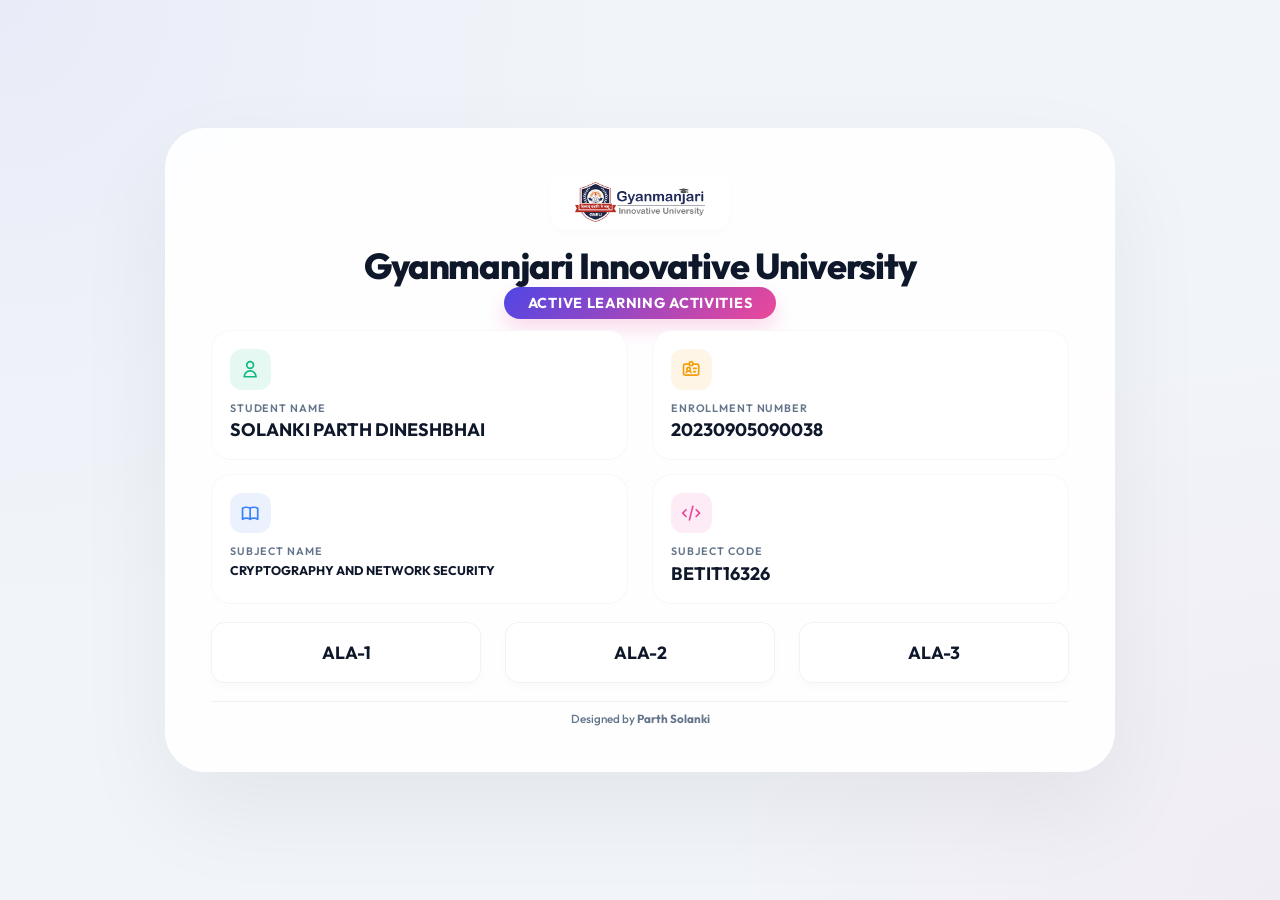
==== index.html @ e038d3e6 "Rename home.html to index.html" ====
<!DOCTYPE html>
<html lang="en">
<head>
  <meta charset="UTF-8">
  <meta name="viewport" content="width=device-width, initial-scale=1.0, maximum-scale=1.0, user-scalable=no">
  <title>GMIU Student Portal - Parth Solanki</title>
  <link href="https://fonts.googleapis.com/css2?family=Outfit:wght@300;400;500;600;700;800&display=swap" rel="stylesheet">
  <style>
    :root {
      --primary: #4f46e5;
      --secondary: #ec4899;
      --bg-light: #f8fafc;
      --surface: rgba(255, 255, 255, 0.9);
      --text-main: #0f172a;
      --text-muted: #64748b;
      --border: rgba(255, 255, 255, 0.7);
    }

    * {
      box-sizing: border-box;
      margin: 0;
      padding: 0;
    }

    /* Core Single-Screen Layout */
    html, body {
      height: 100vh;
      width: 100vw;
      overflow: hidden; /* Strict no scrolling */
    }

    body {
      font-family: 'Outfit', sans-serif;
      background: #f1f5f9;
      background-image: 
        radial-gradient(circle at 0% 0%, rgba(79, 70, 229, 0.05) 0%, transparent 40%),
        radial-gradient(circle at 100% 100%, rgba(236, 72, 153, 0.05) 0%, transparent 40%);
      display: flex;
      justify-content: center;
      align-items: center;
      padding: 2vh;
    }

    .container {
      width: 95%;
      max-width: 950px;
      height: auto;
      max-height: 95vh;
      background: var(--surface);
      backdrop-filter: blur(30px);
      -webkit-backdrop-filter: blur(30px);
      border-radius: 40px;
      border: 1px solid var(--border);
      box-shadow: 0 40px 100px rgba(0, 0, 0, 0.06);
      padding: clamp(2rem, 5vh, 4rem);
      display: flex;
      flex-direction: column;
      justify-content: space-evenly;
      gap: 2vh;
      animation: slideUp 0.8s cubic-bezier(0.22, 1, 0.36, 1);
    }

    @keyframes slideUp {
      from { opacity: 0; transform: translateY(20px); }
      to { opacity: 1; transform: translateY(0); }
    }

    /* Header Styling */
    .header {
      width: 100%;
      text-align: center;
    }

    .logo-wrapper {
      background: white;
      display: inline-flex;
      padding: 0.8vh 1.5rem;
      border-radius: 12px;
      margin-bottom: 1.5vh;
      box-shadow: 0 4px 10px rgba(0, 0, 0, 0.02);
    }

    .logo {
      height: clamp(30px, 4.5vh, 45px);
    }

    h1 {
      font-size: clamp(1.6rem, 4vh, 2.4rem);
      font-weight: 800;
      letter-spacing: -0.03em;
      color: var(--text-main);
      margin-bottom: 0.5vh;
    }

    .badge {
      background: linear-gradient(135deg, var(--primary), var(--secondary));
      color: white;
      padding: 0.8vh 1.5rem;
      border-radius: 999px;
      font-size: clamp(0.75rem, 1.6vh, 0.95rem);
      font-weight: 700;
      text-transform: uppercase;
      letter-spacing: 0.05em;
      box-shadow: 0 10px 20px rgba(236, 72, 153, 0.2);
    }

    /* Info Grid Styling */
    .info-grid {
      width: 100%;
      display: grid;
      grid-template-columns: repeat(2, 1fr);
      gap: 1.5vh 1.5rem;
    }

    .info-card {
      background: white;
      padding: clamp(1rem, 2vh, 1.5rem);
      border-radius: 20px;
      border: 1px solid rgba(0, 0, 0, 0.03);
      display: flex;
      flex-direction: column;
      align-items: flex-start;
      text-align: left;
      transition: all 0.3s ease;
    }

    .info-card:hover {
      transform: translateY(-3px);
      box-shadow: 0 10px 20px rgba(0, 0, 0, 0.02);
    }

    .icon-box {
      width: clamp(36px, 4.5vh, 48px);
      height: clamp(36px, 4.5vh, 48px);
      border-radius: 12px;
      display: flex;
      align-items: center;
      justify-content: center;
      margin-bottom: 1.2vh;
    }

    .icon-box svg {
      width: 50%;
      height: 50%;
    }

    .info-label {
      font-size: clamp(0.65rem, 1.2vh, 0.75rem);
      color: var(--text-muted);
      text-transform: uppercase;
      letter-spacing: 0.08em;
      font-weight: 600;
      margin-bottom: 0.4vh;
    }

    .info-value {
      font-size: clamp(1rem, 2vh, 1.3rem);
      font-weight: 700;
      color: var(--text-main);
    }

    /* Buttons Row */
    .action-buttons {
      width: 100%;
      display: flex;
      justify-content: center;
      gap: 1.5rem;
    }

    .btn {
      flex: 1;
      padding: clamp(0.8rem, 2vh, 1.25rem);
      border-radius: 14px;
      font-weight: 700;
      font-size: clamp(0.9rem, 2vh, 1.1rem);
      text-decoration: none;
      transition: all 0.4s cubic-bezier(0.4, 0, 0.2, 1);
      background: #ffffff;
      color: var(--text-main);
      border: 1px solid rgba(0, 0, 0, 0.05);
      text-align: center;
      box-shadow: 0 4px 10px rgba(0, 0, 0, 0.02);
      position: relative;
      overflow: hidden;
      z-index: 1;
    }

    .btn::before {
      content: '';
      position: absolute;
      top: 0; left: 0; width: 100%; height: 100%;
      background: #000000;
      transform: translateY(100%);
      transition: transform 0.4s ease;
      z-index: -1;
    }

    .btn:hover {
      color: #ffffff;
      transform: translateY(-5px);
      box-shadow: 0 10px 25px rgba(0, 0, 0, 0.15);
      border-color: transparent;
    }

    .btn:hover::before {
      transform: translateY(0);
    }

    .footer {
      width: 100%;
      padding-top: 1vh;
      border-top: 1px solid rgba(0, 0, 0, 0.05);
      font-size: clamp(0.7rem, 1.3vh, 0.85rem);
      color: var(--text-muted);
      font-weight: 500;
      text-align: center;
    }

    /* Scaling for smaller screens without scroll */
    @media (max-width: 600px) {
      .info-grid {
        grid-template-columns: repeat(2, 1fr);
        gap: 1vh 0.75rem;
      }
      .action-buttons {
        gap: 0.5rem;
      }
      .btn {
        padding: 0.8rem 0.2rem;
        font-size: 0.75rem;
      }
      .container {
        padding: 1.5rem;
      }
    }
  </style>
</head>
<body>

  <div class="container">
    <header class="header">
      <div class="logo-wrapper">
        <img src="gmiu.png" alt="University Logo" class="logo">
      </div>
      <h1>Gyanmanjari Innovative University</h1>
      <div><span class="badge">Active Learning Activities</span></div>
    </header>

    <div class="info-grid">
      <!-- Student Name -->
      <div class="info-card">
        <div class="icon-box" style="color: #10b981; background: rgba(16, 185, 129, 0.1);">
          <svg xmlns="http://www.w3.org/2000/svg" fill="none" viewBox="0 0 24 24" stroke="currentColor" stroke-width="2">
            <path stroke-linecap="round" stroke-linejoin="round" d="M16 7a4 4 0 11-8 0 4 4 0 018 0zM12 14a7 7 0 00-7 7h14a7 7 0 00-7-7z" />
          </svg>
        </div>
        <div class="info-label">Student Name</div>
        <div class="info-value">SOLANKI PARTH DINESHBHAI</div>
      </div>

      <!-- Enrollment -->
      <div class="info-card">
        <div class="icon-box" style="color: #f59e0b; background: rgba(245, 158, 11, 0.1);">
          <svg xmlns="http://www.w3.org/2000/svg" fill="none" viewBox="0 0 24 24" stroke="currentColor" stroke-width="2">
            <path stroke-linecap="round" stroke-linejoin="round" d="M10 6H5a2 2 0 00-2 2v9a2 2 0 002 2h14a2 2 0 002-2V8a2 2 0 00-2-2h-5m-4 0V5a2 2 0 114 0v1m-4 0a2 2 0 104 0m-5 8a2 2 0 100-4 2 2 0 000 4zm0 0c1.306 0 2.417.835 2.83 2M9 14a3.001 3.001 0 00-2.83 2M15 11h3m-3 4h2" />
          </svg>
        </div>
        <div class="info-label">Enrollment Number</div>
        <div class="info-value">20230905090038</div>
      </div>

      <!-- Subject -->
      <div class="info-card">
        <div class="icon-box" style="color: #3b82f6; background: rgba(59, 130, 246, 0.1);">
          <svg xmlns="http://www.w3.org/2000/svg" fill="none" viewBox="0 0 24 24" stroke="currentColor" stroke-width="2">
            <path stroke-linecap="round" stroke-linejoin="round" d="M12 6.253v13m0-13C10.832 5.477 9.246 5 7.5 5S4.168 5.477 3 6.253v13C4.168 18.477 5.754 18 7.5 18s3.332.477 4.5 1.253m0-13C13.168 5.477 14.754 5 16.5 5c1.747 0 3.332.477 4.5 1.253v13C19.832 18.477 18.247 18 16.5 18c-1.746 0-3.332.477-4.5 1.253" />
          </svg>
        </div>
        <div class="info-label">Subject Name</div>
        <div class="info-value" style="font-size: clamp(0.7rem, 1.4vh, 0.95rem);">CRYPTOGRAPHY AND NETWORK SECURITY</div>
      </div>

      <!-- Course Code -->
      <div class="info-card">
        <div class="icon-box" style="color: #ec4899; background: rgba(236, 72, 153, 0.1);">
          <svg xmlns="http://www.w3.org/2000/svg" fill="none" viewBox="0 0 24 24" stroke="currentColor" stroke-width="2">
            <path stroke-linecap="round" stroke-linejoin="round" d="M10 20l4-16m4 4l4 4-4 4M6 16l-4-4 4-4" />
          </svg>
        </div>
        <div class="info-label">Subject Code</div>
        <div class="info-value">BETIT16326</div>
      </div>
    </div>

    <div class="action-buttons">
      <a href="ala1.html" class="btn">ALA-1</a>
      <a href="ala2.html" class="btn">ALA-2</a>
      <a href="ala3.html" class="btn">ALA-3</a>
    </div>

    <div class="footer">
      Designed by <strong>Parth Solanki</strong>
    </div>
  </div>

</body>
</html>
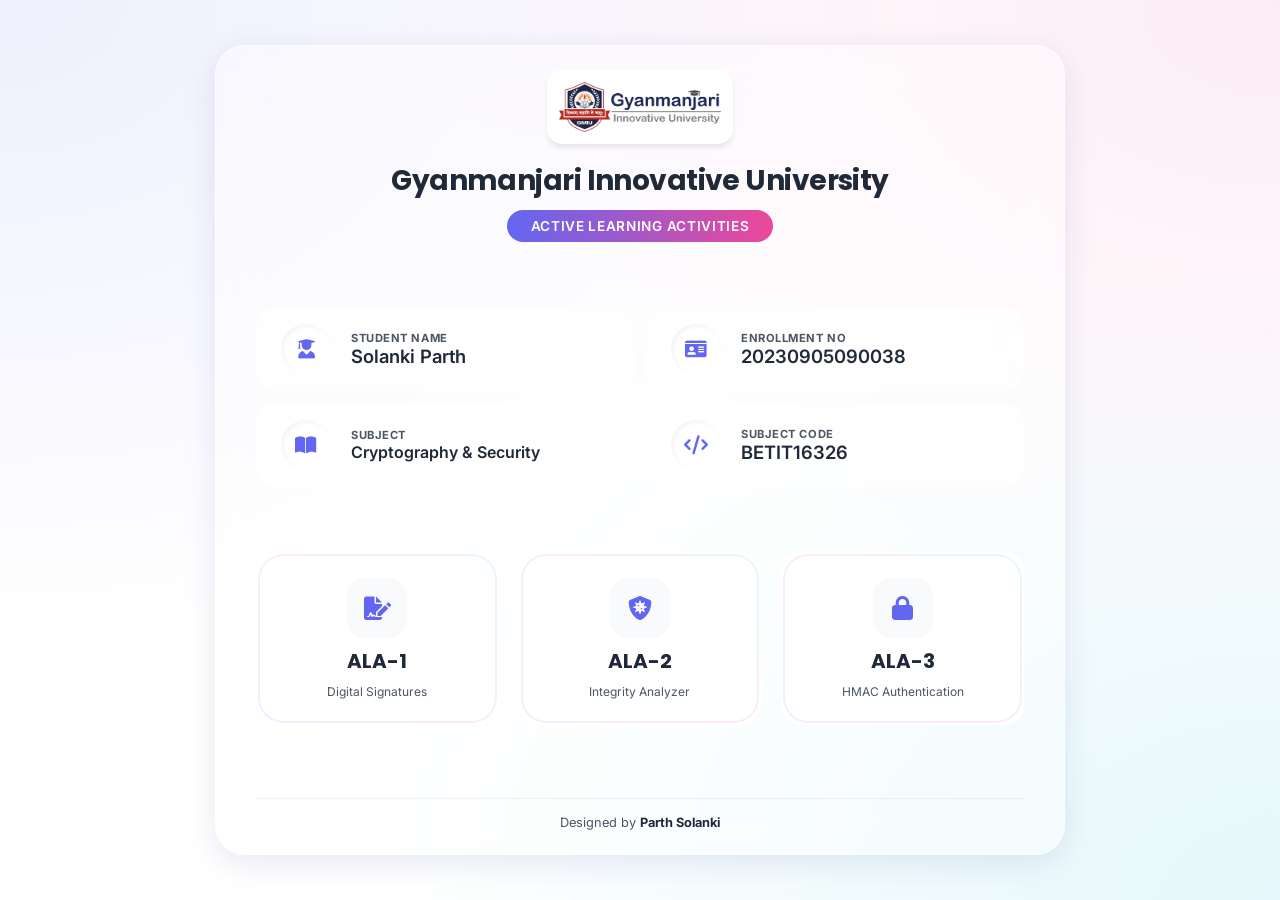
==== commit ee47d678: "Update index.html" ====
--- a/index.html
+++ b/index.html
@@ -1,307 +1,386 @@
 <!DOCTYPE html>
 <html lang="en">
 <head>
-  <meta charset="UTF-8">
-  <meta name="viewport" content="width=device-width, initial-scale=1.0, maximum-scale=1.0, user-scalable=no">
-  <title>GMIU Student Portal - Parth Solanki</title>
-  <link href="https://fonts.googleapis.com/css2?family=Outfit:wght@300;400;500;600;700;800&display=swap" rel="stylesheet">
-  <style>
-    :root {
-      --primary: #4f46e5;
-      --secondary: #ec4899;
-      --bg-light: #f8fafc;
-      --surface: rgba(255, 255, 255, 0.9);
-      --text-main: #0f172a;
-      --text-muted: #64748b;
-      --border: rgba(255, 255, 255, 0.7);
-    }
-
-    * {
-      box-sizing: border-box;
-      margin: 0;
-      padding: 0;
-    }
-
-    /* Core Single-Screen Layout */
-    html, body {
-      height: 100vh;
-      width: 100vw;
-      overflow: hidden; /* Strict no scrolling */
-    }
-
-    body {
-      font-family: 'Outfit', sans-serif;
-      background: #f1f5f9;
-      background-image: 
-        radial-gradient(circle at 0% 0%, rgba(79, 70, 229, 0.05) 0%, transparent 40%),
-        radial-gradient(circle at 100% 100%, rgba(236, 72, 153, 0.05) 0%, transparent 40%);
-      display: flex;
-      justify-content: center;
-      align-items: center;
-      padding: 2vh;
-    }
-
-    .container {
-      width: 95%;
-      max-width: 950px;
-      height: auto;
-      max-height: 95vh;
-      background: var(--surface);
-      backdrop-filter: blur(30px);
-      -webkit-backdrop-filter: blur(30px);
-      border-radius: 40px;
-      border: 1px solid var(--border);
-      box-shadow: 0 40px 100px rgba(0, 0, 0, 0.06);
-      padding: clamp(2rem, 5vh, 4rem);
-      display: flex;
-      flex-direction: column;
-      justify-content: space-evenly;
-      gap: 2vh;
-      animation: slideUp 0.8s cubic-bezier(0.22, 1, 0.36, 1);
-    }
-
-    @keyframes slideUp {
-      from { opacity: 0; transform: translateY(20px); }
-      to { opacity: 1; transform: translateY(0); }
-    }
-
-    /* Header Styling */
-    .header {
-      width: 100%;
-      text-align: center;
-    }
-
-    .logo-wrapper {
-      background: white;
-      display: inline-flex;
-      padding: 0.8vh 1.5rem;
-      border-radius: 12px;
-      margin-bottom: 1.5vh;
-      box-shadow: 0 4px 10px rgba(0, 0, 0, 0.02);
-    }
-
-    .logo {
-      height: clamp(30px, 4.5vh, 45px);
-    }
-
-    h1 {
-      font-size: clamp(1.6rem, 4vh, 2.4rem);
-      font-weight: 800;
-      letter-spacing: -0.03em;
-      color: var(--text-main);
-      margin-bottom: 0.5vh;
-    }
-
-    .badge {
-      background: linear-gradient(135deg, var(--primary), var(--secondary));
-      color: white;
-      padding: 0.8vh 1.5rem;
-      border-radius: 999px;
-      font-size: clamp(0.75rem, 1.6vh, 0.95rem);
-      font-weight: 700;
-      text-transform: uppercase;
-      letter-spacing: 0.05em;
-      box-shadow: 0 10px 20px rgba(236, 72, 153, 0.2);
-    }
-
-    /* Info Grid Styling */
-    .info-grid {
-      width: 100%;
-      display: grid;
-      grid-template-columns: repeat(2, 1fr);
-      gap: 1.5vh 1.5rem;
-    }
-
-    .info-card {
-      background: white;
-      padding: clamp(1rem, 2vh, 1.5rem);
-      border-radius: 20px;
-      border: 1px solid rgba(0, 0, 0, 0.03);
-      display: flex;
-      flex-direction: column;
-      align-items: flex-start;
-      text-align: left;
-      transition: all 0.3s ease;
-    }
-
-    .info-card:hover {
-      transform: translateY(-3px);
-      box-shadow: 0 10px 20px rgba(0, 0, 0, 0.02);
-    }
-
-    .icon-box {
-      width: clamp(36px, 4.5vh, 48px);
-      height: clamp(36px, 4.5vh, 48px);
-      border-radius: 12px;
-      display: flex;
-      align-items: center;
-      justify-content: center;
-      margin-bottom: 1.2vh;
-    }
-
-    .icon-box svg {
-      width: 50%;
-      height: 50%;
-    }
-
-    .info-label {
-      font-size: clamp(0.65rem, 1.2vh, 0.75rem);
-      color: var(--text-muted);
-      text-transform: uppercase;
-      letter-spacing: 0.08em;
-      font-weight: 600;
-      margin-bottom: 0.4vh;
-    }
-
-    .info-value {
-      font-size: clamp(1rem, 2vh, 1.3rem);
-      font-weight: 700;
-      color: var(--text-main);
-    }
-
-    /* Buttons Row */
-    .action-buttons {
-      width: 100%;
-      display: flex;
-      justify-content: center;
-      gap: 1.5rem;
-    }
-
-    .btn {
-      flex: 1;
-      padding: clamp(0.8rem, 2vh, 1.25rem);
-      border-radius: 14px;
-      font-weight: 700;
-      font-size: clamp(0.9rem, 2vh, 1.1rem);
-      text-decoration: none;
-      transition: all 0.4s cubic-bezier(0.4, 0, 0.2, 1);
-      background: #ffffff;
-      color: var(--text-main);
-      border: 1px solid rgba(0, 0, 0, 0.05);
-      text-align: center;
-      box-shadow: 0 4px 10px rgba(0, 0, 0, 0.02);
-      position: relative;
-      overflow: hidden;
-      z-index: 1;
-    }
-
-    .btn::before {
-      content: '';
-      position: absolute;
-      top: 0; left: 0; width: 100%; height: 100%;
-      background: #000000;
-      transform: translateY(100%);
-      transition: transform 0.4s ease;
-      z-index: -1;
-    }
-
-    .btn:hover {
-      color: #ffffff;
-      transform: translateY(-5px);
-      box-shadow: 0 10px 25px rgba(0, 0, 0, 0.15);
-      border-color: transparent;
-    }
-
-    .btn:hover::before {
-      transform: translateY(0);
-    }
-
-    .footer {
-      width: 100%;
-      padding-top: 1vh;
-      border-top: 1px solid rgba(0, 0, 0, 0.05);
-      font-size: clamp(0.7rem, 1.3vh, 0.85rem);
-      color: var(--text-muted);
-      font-weight: 500;
-      text-align: center;
-    }
-
-    /* Scaling for smaller screens without scroll */
-    @media (max-width: 600px) {
-      .info-grid {
-        grid-template-columns: repeat(2, 1fr);
-        gap: 1vh 0.75rem;
-      }
-      .action-buttons {
-        gap: 0.5rem;
-      }
-      .btn {
-        padding: 0.8rem 0.2rem;
-        font-size: 0.75rem;
-      }
-      .container {
-        padding: 1.5rem;
-      }
-    }
-  </style>
+    <meta charset="UTF-8">
+    <meta name="viewport" content="width=device-width, initial-scale=1.0">
+    <title>University ALA Portal | GMIU</title>
+    <!-- Fonts -->
+    <link href="https://fonts.googleapis.com/css2?family=Poppins:wght@300;400;500;600;700&family=Inter:wght@300;400;500;600;700&display=swap" rel="stylesheet">
+    <!-- Font Awesome -->
+    <link rel="stylesheet" href="https://cdnjs.cloudflare.com/ajax/libs/font-awesome/6.0.0/css/all.min.css">
+    <style>
+        :root {
+            --primary: #6366f1;
+            --primary-light: #818cf8;
+            --secondary: #ec4899;
+            --accent: #06b6d4;
+            --glass-bg: rgba(255, 255, 255, 0.4);
+            --glass-border: rgba(255, 255, 255, 0.6);
+            --text-main: #1f2937;
+            --text-muted: #4b5563;
+            --card-shadow: 0 8px 32px 0 rgba(31, 38, 135, 0.1);
+            --transition: 0.3s cubic-bezier(0.4, 0, 0.2, 1);
+        }
+
+        * {
+            margin: 0;
+            padding: 0;
+            box-sizing: border-box;
+        }
+
+        body {
+            font-family: 'Inter', sans-serif;
+            background: linear-gradient(135deg, #f3f4f6 0%, #e5e7eb 50%, #d1d5db 100%);
+            background-image: 
+                radial-gradient(at 0% 0%, rgba(99, 102, 241, 0.1) 0, transparent 50%), 
+                radial-gradient(at 100% 0%, rgba(236, 72, 153, 0.1) 0, transparent 50%),
+                radial-gradient(at 100% 100%, rgba(6, 182, 212, 0.1) 0, transparent 50%);
+            height: 100vh;
+            width: 100vw;
+            display: flex;
+            align-items: center;
+            justify-content: center;
+            padding: 1rem;
+            color: var(--text-main);
+            overflow: hidden; /* Default: no scrolling */
+        }
+
+        @media (max-width: 650px) {
+            body {
+                display: block; /* Stack naturally on mobile */
+                height: auto;
+                min-height: 100vh;
+                padding: 1rem 0;
+                overflow: auto; /* Allow scrolling on mobile */
+            }
+        }
+
+        .dashboard {
+            width: 95%;
+            max-width: 850px;
+            height: 90vh; /* Fixed height for dashboard */
+            background: var(--glass-bg);
+            backdrop-filter: blur(20px);
+            -webkit-backdrop-filter: blur(20px);
+            border-radius: 30px;
+            border: 1px solid var(--glass-border);
+            box-shadow: var(--card-shadow);
+            padding: 1.5rem 2.5rem;
+            display: flex;
+            flex-direction: column;
+            justify-content: space-between; /* Spread items evenly */
+            animation: fadeIn 0.8s ease-out;
+            overflow: hidden; /* Strict no scrolling */
+        }
+
+        @keyframes fadeIn {
+            from { opacity: 0; transform: translateY(20px); }
+            to { opacity: 1; transform: translateY(0); }
+        }
+
+        /* Header Styling */
+        header {
+            text-align: center;
+            margin-bottom: 1rem;
+        }
+
+        .logo-box {
+            background: white;
+            padding: 0.75rem;
+            border-radius: 15px;
+            display: inline-flex;
+            box-shadow: 0 4px 6px -1px rgba(0, 0, 0, 0.1);
+            margin-bottom: 1rem;
+        }
+
+        .logo {
+            height: 50px;
+            object-fit: contain;
+        }
+
+        h1 {
+            font-family: 'Poppins', sans-serif;
+            font-size: 1.75rem;
+            font-weight: 700;
+            margin-bottom: 0.5rem;
+            letter-spacing: -0.02em;
+        }
+
+        .badge-ala {
+            background: linear-gradient(90deg, var(--primary), var(--secondary));
+            color: white;
+            padding: 0.5rem 1.5rem;
+            border-radius: 50px;
+            font-size: 0.85rem;
+            font-weight: 600;
+            text-transform: uppercase;
+            letter-spacing: 0.05em;
+            display: inline-block;
+        }
+
+        /* Student Info Section */
+        .info-grid {
+            display: grid;
+            grid-template-columns: repeat(2, 1fr);
+            gap: 0.75rem;
+            margin-bottom: 1rem;
+        }
+
+        .info-card {
+            background: rgba(255, 255, 255, 0.6);
+            padding: 1rem 1.5rem;
+            border-radius: 20px;
+            border: 1px solid var(--glass-border);
+            display: flex;
+            align-items: center;
+            gap: 1.25rem;
+            transition: var(--transition);
+        }
+
+        .info-card:hover {
+            transform: translateY(-5px);
+            background: rgba(255, 255, 255, 0.8);
+            box-shadow: 0 10px 20px rgba(0, 0, 0, 0.05);
+        }
+
+        .icon-circle {
+            width: 50px;
+            height: 50px;
+            border-radius: 50%;
+            background: white;
+            display: flex;
+            align-items: center;
+            justify-content: center;
+            font-size: 1.2rem;
+            color: var(--primary);
+            box-shadow: inset 2px 2px 5px rgba(0,0,0,0.05), inset -2px -2px 5px rgba(255,255,255,0.7);
+        }
+
+        .info-text {
+            display: flex;
+            flex-direction: column;
+        }
+
+        .label {
+            font-size: 0.7rem;
+            text-transform: uppercase;
+            font-weight: 700;
+            color: var(--text-muted);
+            letter-spacing: 0.05em;
+        }
+
+        .value {
+            font-weight: 600;
+            font-size: 1.15rem;
+        }
+
+        /* ALA Actions Section */
+        .ala-grid {
+            display: grid;
+            grid-template-columns: repeat(3, 1fr);
+            gap: 1.25rem;
+            margin-bottom: 1.5rem;
+        }
+
+        .ala-card {
+            text-decoration: none;
+            color: inherit;
+            background: white;
+            padding: 1.5rem 1rem;
+            border-radius: 20px;
+            text-align: center;
+            transition: var(--transition);
+            position: relative;
+            overflow: hidden;
+            border: 2px solid transparent;
+            display: flex;
+            flex-direction: column;
+            align-items: center;
+            gap: 0.5rem;
+        }
+
+        .ala-card::before {
+            content: '';
+            position: absolute;
+            inset: 0;
+            border-radius: 25px;
+            padding: 2px;
+            background: linear-gradient(45deg, var(--primary), var(--secondary), var(--accent));
+            -webkit-mask: linear-gradient(#fff 0 0) content-box, linear-gradient(#fff 0 0);
+            mask: linear-gradient(#fff 0 0) content-box, linear-gradient(#fff 0 0);
+            -webkit-mask-composite: xor;
+            mask-composite: exclude;
+            opacity: 0.1;
+            transition: var(--transition);
+        }
+
+        .ala-card:hover {
+            transform: scale(1.05);
+            box-shadow: 0 20px 40px rgba(99, 102, 241, 0.2);
+        }
+
+        .ala-card:hover::before {
+            opacity: 1;
+        }
+
+        .ala-icon {
+            width: 60px;
+            height: 60px;
+            background: #f8fafc;
+            border-radius: 18px;
+            display: flex;
+            align-items: center;
+            justify-content: center;
+            font-size: 1.5rem;
+            color: var(--primary);
+            transition: var(--transition);
+        }
+
+        .ala-card:hover .ala-icon {
+            background: var(--primary);
+            color: white;
+            transform: rotate(5deg);
+        }
+
+        .ala-name {
+            font-size: 1.25rem;
+            font-weight: 700;
+            font-family: 'Poppins', sans-serif;
+        }
+
+        /* Footer */
+        footer {
+            text-align: center;
+            color: var(--text-muted);
+            font-size: 0.8rem;
+            border-top: 1px solid rgba(0, 0, 0, 0.05);
+            padding-top: 1rem;
+        }
+
+        footer strong {
+            color: var(--text-main);
+        }
+
+        /* Responsive Breakpoints */
+        @media (max-width: 850px) {
+            .ala-grid {
+                grid-template-columns: 1fr;
+            }
+        }
+
+        @media (max-width: 650px) {
+            .info-grid {
+                grid-template-columns: 1fr;
+            }
+            .dashboard {
+                padding: 2rem 1.5rem;
+                height: auto;
+                max-height: none;
+                overflow: visible;
+                margin: 1rem 0;
+            }
+            h1 {
+                font-size: 1.75rem;
+            }
+        }
+    </style>
 </head>
 <body>
 
-  <div class="container">
-    <header class="header">
-      <div class="logo-wrapper">
-        <img src="gmiu.png" alt="University Logo" class="logo">
-      </div>
-      <h1>Gyanmanjari Innovative University</h1>
-      <div><span class="badge">Active Learning Activities</span></div>
-    </header>
-
-    <div class="info-grid">
-      <!-- Student Name -->
-      <div class="info-card">
-        <div class="icon-box" style="color: #10b981; background: rgba(16, 185, 129, 0.1);">
-          <svg xmlns="http://www.w3.org/2000/svg" fill="none" viewBox="0 0 24 24" stroke="currentColor" stroke-width="2">
-            <path stroke-linecap="round" stroke-linejoin="round" d="M16 7a4 4 0 11-8 0 4 4 0 018 0zM12 14a7 7 0 00-7 7h14a7 7 0 00-7-7z" />
-          </svg>
-        </div>
-        <div class="info-label">Student Name</div>
-        <div class="info-value">SOLANKI PARTH DINESHBHAI</div>
-      </div>
-
-      <!-- Enrollment -->
-      <div class="info-card">
-        <div class="icon-box" style="color: #f59e0b; background: rgba(245, 158, 11, 0.1);">
-          <svg xmlns="http://www.w3.org/2000/svg" fill="none" viewBox="0 0 24 24" stroke="currentColor" stroke-width="2">
-            <path stroke-linecap="round" stroke-linejoin="round" d="M10 6H5a2 2 0 00-2 2v9a2 2 0 002 2h14a2 2 0 002-2V8a2 2 0 00-2-2h-5m-4 0V5a2 2 0 114 0v1m-4 0a2 2 0 104 0m-5 8a2 2 0 100-4 2 2 0 000 4zm0 0c1.306 0 2.417.835 2.83 2M9 14a3.001 3.001 0 00-2.83 2M15 11h3m-3 4h2" />
-          </svg>
-        </div>
-        <div class="info-label">Enrollment Number</div>
-        <div class="info-value">20230905090038</div>
-      </div>
-
-      <!-- Subject -->
-      <div class="info-card">
-        <div class="icon-box" style="color: #3b82f6; background: rgba(59, 130, 246, 0.1);">
-          <svg xmlns="http://www.w3.org/2000/svg" fill="none" viewBox="0 0 24 24" stroke="currentColor" stroke-width="2">
-            <path stroke-linecap="round" stroke-linejoin="round" d="M12 6.253v13m0-13C10.832 5.477 9.246 5 7.5 5S4.168 5.477 3 6.253v13C4.168 18.477 5.754 18 7.5 18s3.332.477 4.5 1.253m0-13C13.168 5.477 14.754 5 16.5 5c1.747 0 3.332.477 4.5 1.253v13C19.832 18.477 18.247 18 16.5 18c-1.746 0-3.332.477-4.5 1.253" />
-          </svg>
-        </div>
-        <div class="info-label">Subject Name</div>
-        <div class="info-value" style="font-size: clamp(0.7rem, 1.4vh, 0.95rem);">CRYPTOGRAPHY AND NETWORK SECURITY</div>
-      </div>
-
-      <!-- Course Code -->
-      <div class="info-card">
-        <div class="icon-box" style="color: #ec4899; background: rgba(236, 72, 153, 0.1);">
-          <svg xmlns="http://www.w3.org/2000/svg" fill="none" viewBox="0 0 24 24" stroke="currentColor" stroke-width="2">
-            <path stroke-linecap="round" stroke-linejoin="round" d="M10 20l4-16m4 4l4 4-4 4M6 16l-4-4 4-4" />
-          </svg>
-        </div>
-        <div class="info-label">Subject Code</div>
-        <div class="info-value">BETIT16326</div>
-      </div>
+    <div class="dashboard">
+        <header>
+            <div class="logo-box">
+                <img src="gmiu.png" alt="University Logo" class="logo">
+            </div>
+            <h1>Gyanmanjari Innovative University</h1>
+            <span class="badge-ala">Active Learning Activities</span>
+        </header>
+
+        <section class="info-grid">
+            <!-- Name -->
+            <div class="info-card">
+                <div class="icon-circle">
+                    <i class="fas fa-user-graduate"></i>
+                </div>
+                <div class="info-text">
+                    <span class="label">Student Name</span>
+                    <span class="value">Solanki Parth</span>
+                </div>
+            </div>
+
+            <!-- Enrollment -->
+            <div class="info-card">
+                <div class="icon-circle">
+                    <i class="fas fa-id-card"></i>
+                </div>
+                <div class="info-text">
+                    <span class="label">Enrollment No</span>
+                    <span class="value">20230905090038</span>
+                </div>
+            </div>
+
+            <!-- Subject -->
+            <div class="info-card">
+                <div class="icon-circle">
+                    <i class="fas fa-book-open"></i>
+                </div>
+                <div class="info-text">
+                    <span class="label">Subject</span>
+                    <span class="value" style="font-size: 1rem;">Cryptography & Security</span>
+                </div>
+            </div>
+
+            <!-- Code -->
+            <div class="info-card">
+                <div class="icon-circle">
+                    <i class="fas fa-code"></i>
+                </div>
+                <div class="info-text">
+                    <span class="label">Subject Code</span>
+                    <span class="value">BETIT16326</span>
+                </div>
+            </div>
+        </section>
+
+        <section class="ala-grid">
+            <a href="ala1.html" class="ala-card" id="ala1-card">
+                <div class="ala-icon"><i class="fas fa-file-signature"></i></div>
+                <span class="ala-name">ALA-1</span>
+                <p style="font-size: 0.75rem; color: var(--text-muted);">Digital Signatures</p>
+            </a>
+
+            <a href="ala2.html" class="ala-card" id="ala2-card">
+                <div class="ala-icon"><i class="fas fa-shield-virus"></i></div>
+                <span class="ala-name">ALA-2</span>
+                <p style="font-size: 0.75rem; color: var(--text-muted);">Integrity Analyzer</p>
+            </a>
+
+            <a href="ala3.html" class="ala-card" id="ala3-card">
+                <div class="ala-icon"><i class="fas fa-lock"></i></div>
+                <span class="ala-name">ALA-3</span>
+                <p style="font-size: 0.75rem; color: var(--text-muted);">HMAC Authentication</p>
+            </a>
+        </section>
+
+        <footer>
+            Designed by <strong>Parth Solanki</strong>
+        </footer>
     </div>
 
-    <div class="action-buttons">
-      <a href="ala1.html" class="btn">ALA-1</a>
-      <a href="ala2.html" class="btn">ALA-2</a>
-      <a href="ala3.html" class="btn">ALA-3</a>
-    </div>
-
-    <div class="footer">
-      Designed by <strong>Parth Solanki</strong>
-    </div>
-  </div>
-
+    <script>
+        // Subtle interaction: Card entrance stagger
+        document.addEventListener('DOMContentLoaded', () => {
+            const cards = document.querySelectorAll('.info-card, .ala-card');
+            cards.forEach((card, index) => {
+                card.style.opacity = '0';
+                card.style.transform = 'translateY(10px)';
+                setTimeout(() => {
+                    card.style.transition = '0.5s cubic-bezier(0.22, 1, 0.36, 1)';
+                    card.style.opacity = '1';
+                    card.style.transform = 'translateY(0)';
+                }, 100 * index);
+            });
+        });
+    </script>
 </body>
 </html>
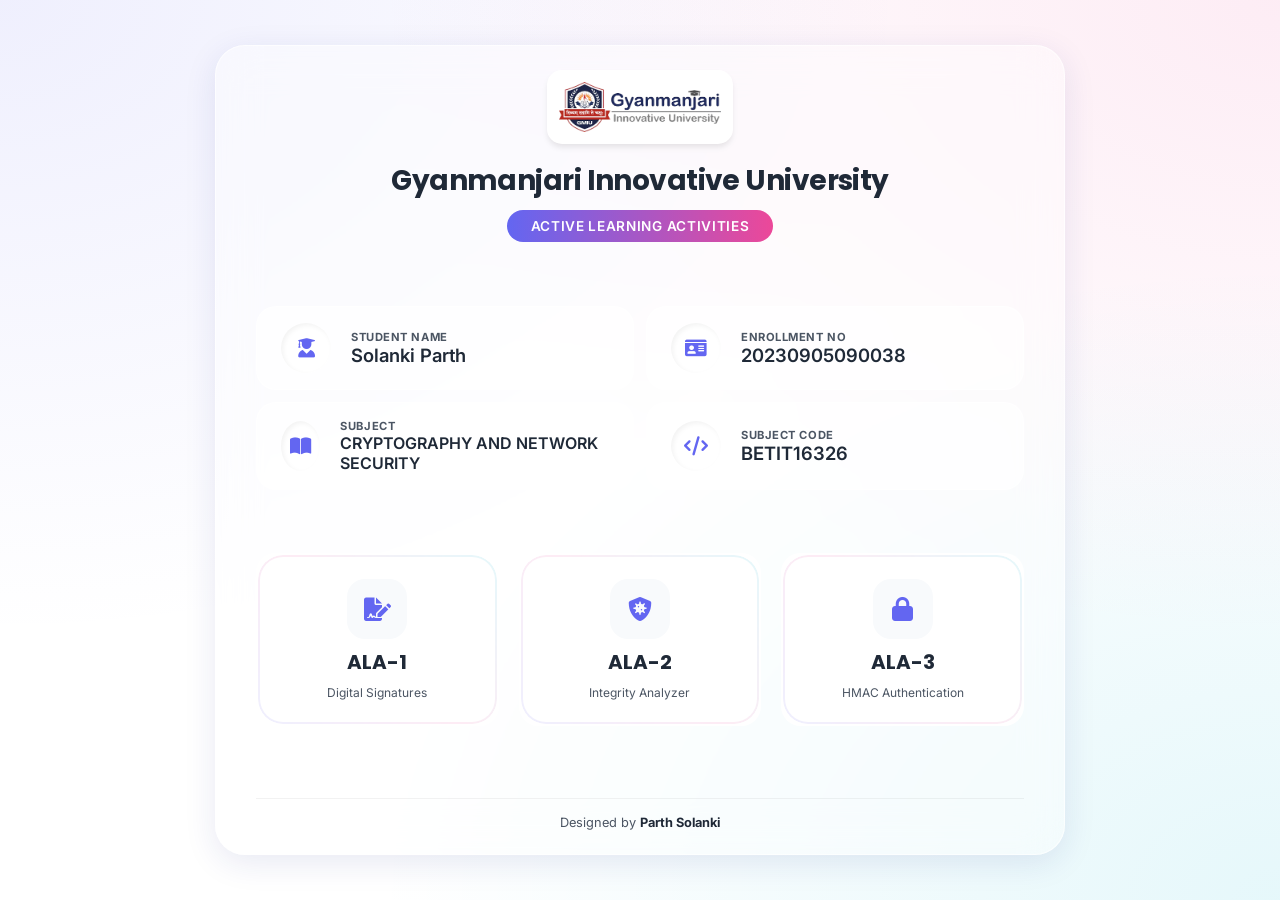
==== commit dab970e4: "Update subject text to uppercase" ====
--- a/index.html
+++ b/index.html
@@ -326,7 +326,7 @@
                 </div>
                 <div class="info-text">
                     <span class="label">Subject</span>
-                    <span class="value" style="font-size: 1rem;">Cryptography & Security</span>
+                    <span class="value" style="font-size: 1rem;">CRYPTOGRAPHY AND NETWORK SECURITY</span>
                 </div>
             </div>
 
